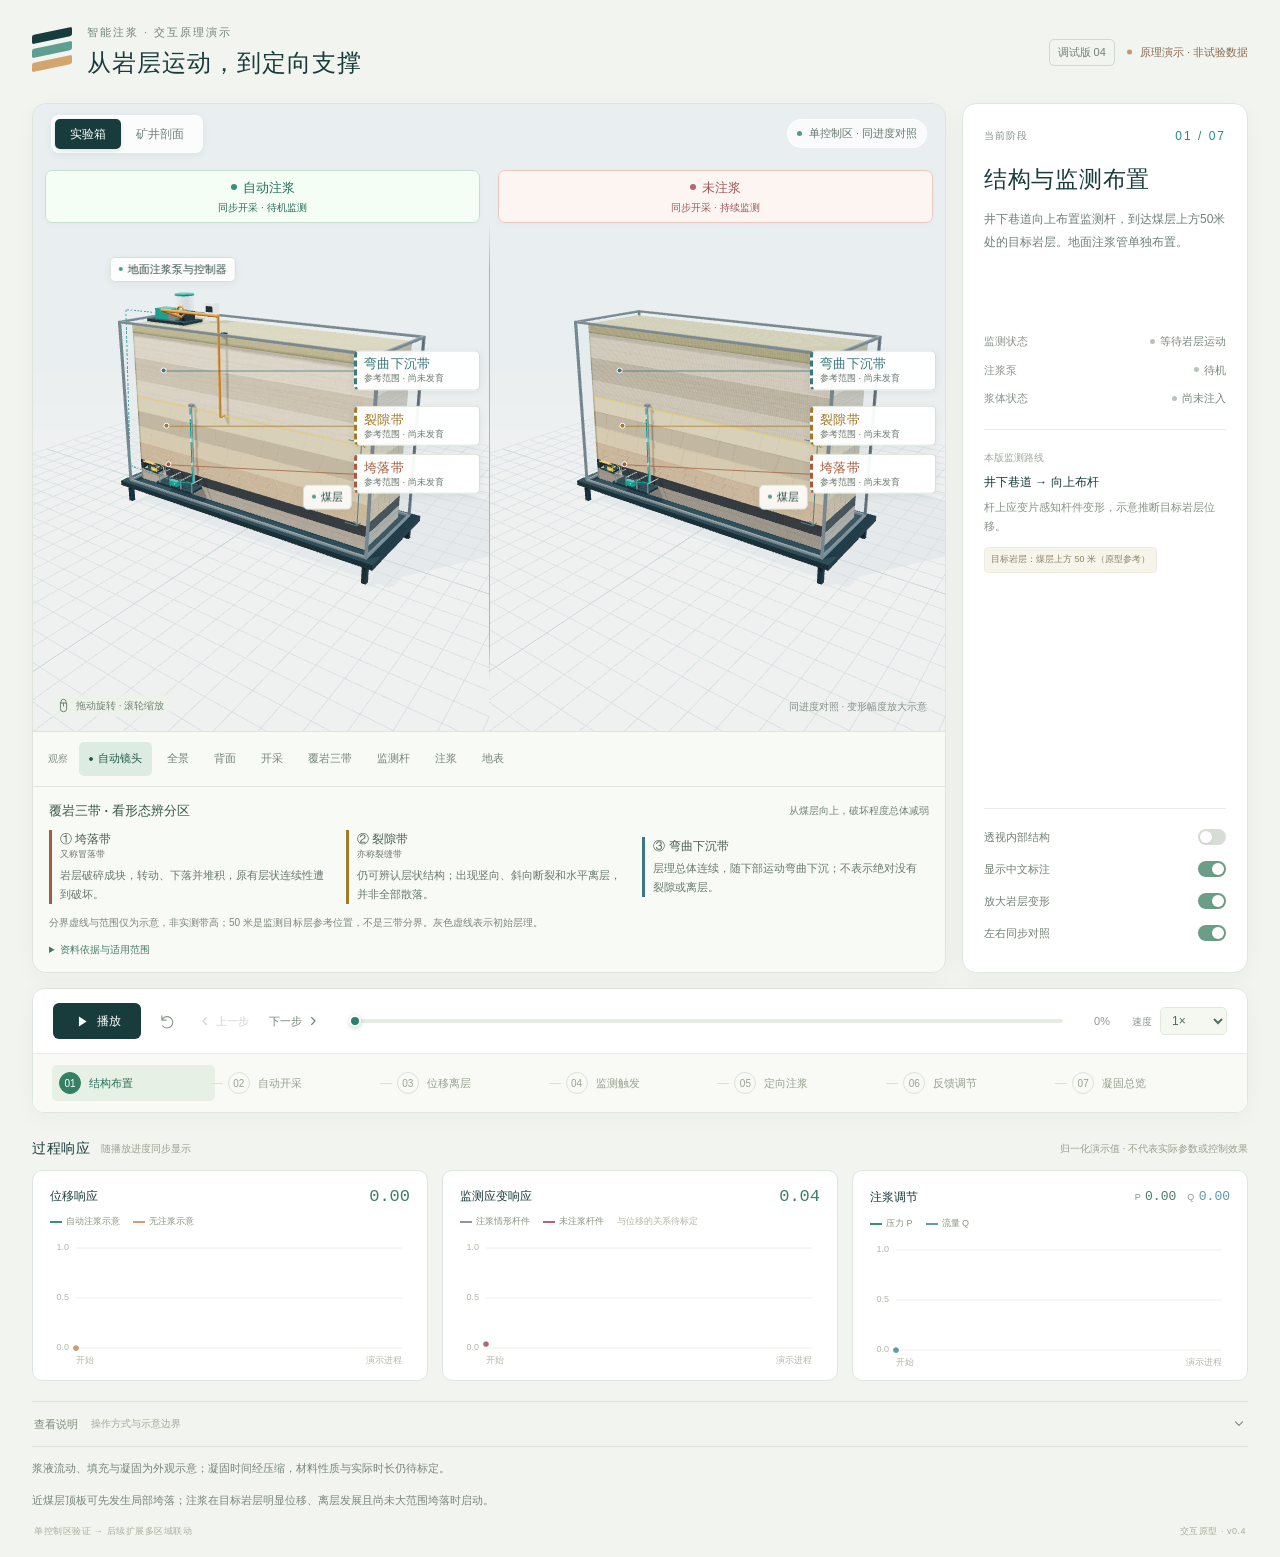
==== demo/index.html @ 3fcc7c3f "初始提交：智能注浆开采模型展示网站（含 3D 演示）" ====
<!DOCTYPE html>
<html lang="zh-CN">
<head>
  <meta charset="UTF-8">
  <meta name="viewport" content="width=device-width, initial-scale=1.0">
  <meta name="theme-color" content="#edf2ee">
  <title>智能注浆 · 覆岩三带与沉降对照 3D 演示 v0.4</title>
  <link rel="stylesheet" href="styles.css?v=04c">
</head>
<body>
  <div class="app-shell">
    <header class="page-header">
      <div class="brand-block">
        <div class="brand-mark" aria-hidden="true"><span></span><span></span><span></span></div>
        <div><p class="eyebrow">智能注浆 · 交互原理演示</p><h1>从岩层运动，到定向支撑</h1></div>
      </div>
      <div class="header-notes"><span class="version-badge">调试版 04</span><span class="data-notice">原理演示 · 非试验数据</span></div>
    </header>

    <main>
      <section class="experience-grid" aria-label="三维交互演示">
        <div class="scene-panel">
          <div class="scene-toolbar">
            <div class="segmented" aria-label="场景切换">
              <button class="mode-button active" type="button" data-mode="lab" aria-pressed="true">实验箱</button>
              <button class="mode-button" type="button" data-mode="mine" aria-pressed="false">矿井剖面</button>
            </div>
            <span class="scene-tag"><span class="status-dot"></span>单控制区 · 同进度对照</span>
          </div>
          <div id="scene-viewport" class="scene-viewport is-comparison">
            <canvas id="scene-canvas" aria-label="自动注浆与未注浆同步对比：覆岩三带、金属杆变形及地表下沉的三维场景"></canvas>
            <div id="comparison-headings" class="comparison-headings">
              <div class="case-heading case-heading--treated"><strong><i></i>自动注浆</strong><span id="treated-summary">同步开采 · 待机监测</span></div>
              <div class="case-heading case-heading--untreated"><strong><i></i>未注浆</strong><span id="untreated-summary">同步开采 · 持续监测</span></div>
            </div>
            <div class="comparison-divider" aria-hidden="true"></div>
            <div id="scene-labels" class="scene-labels" aria-hidden="true"></div>
            <div id="scene-loading" class="scene-loading"><span class="loading-ring"></span><span>正在构建三维场景…</span></div>
            <div class="view-hint"><svg viewBox="0 0 24 24" aria-hidden="true"><path d="M8 8V6a4 4 0 0 1 8 0v2M7 8h10v9a5 5 0 0 1-10 0V8Z"/><path d="M12 8v5"/></svg>拖动旋转 · 滚轮缩放</div>
            <div class="scene-caption">同进度对照 · 变形幅度放大示意</div>
          </div>
          <nav class="camera-bar" aria-label="观察镜头">
            <span class="camera-label">观察</span>
            <button type="button" class="camera-button active" id="auto-camera" aria-pressed="true"><span class="auto-camera-dot"></span>自动镜头</button>
            <button type="button" class="camera-button" data-camera="overview" aria-pressed="false">全景</button>
            <button type="button" class="camera-button" data-camera="back" aria-pressed="false">背面</button>
            <button type="button" class="camera-button" data-camera="mining" aria-pressed="false">开采</button>
            <button type="button" class="camera-button" data-camera="zones" aria-pressed="false">覆岩三带</button>
            <button type="button" class="camera-button" data-camera="sensor" aria-pressed="false">监测杆</button>
            <button type="button" class="camera-button" data-camera="grout" aria-pressed="false">注浆</button>
            <button type="button" class="camera-button" data-camera="surface" aria-pressed="false">地表</button>
          </nav>
          <div class="zones-guide" aria-label="覆岩三带解读">
            <div class="zones-guide-heading"><strong>覆岩三带 · 看形态辨分区</strong><span>从煤层向上，破坏程度总体减弱</span></div>
            <div class="zone-explainer zone-explainer--caving"><b>① 垮落带 <small>又称冒落带</small></b><p>岩层破碎成块，转动、下落并堆积，原有层状连续性遭到破坏。</p></div>
            <div class="zone-explainer zone-explainer--fractured"><b>② 裂隙带 <small>亦称裂缝带</small></b><p>仍可辨认层状结构；出现竖向、斜向断裂和水平离层，并非全部散落。</p></div>
            <div class="zone-explainer zone-explainer--bending"><b>③ 弯曲下沉带</b><p>层理总体连续，随下部运动弯曲下沉；不表示绝对没有裂隙或离层。</p></div>
            <p class="zone-scope">分界虚线与范围仅为示意，非实测带高；50 米是监测目标层参考位置，不是三带分界。灰色虚线表示初始层理。</p>
            <details class="zone-sources"><summary>资料依据与适用范围</summary><p>按传统“上三带”概念表达，三带不是三种岩性，也不是三个注浆区。实际形态和带高受采厚、岩性、结构与开采条件影响，需另行标定。</p><p><a href="https://std.samr.gov.cn/gb/search/gbDetailed?id=71F772D759DED3A7E05397BE0A0AB82A" target="_blank" rel="noopener">GB/T 15663.7—2008：官方现行标准信息</a>（本次核验标准状态，未取得可核对的全文条款）；形态参考：<a href="https://mtkxjs.com.cn/fileMTKXJS/journal/article/mtkxjs/html/2020/11/440482.html" target="_blank" rel="noopener">《煤层采动覆岩破坏规律与控制技术研究进展》</a>、<a href="https://www.mtxb.com.cn/fileMTXB/journal/article/mtxb/html/2019/2/20190330%E7%85%A4%E7%82%AD%E5%AD%A6%E6%8A%A5201902023.html" target="_blank" rel="noopener">《煤矿地下水库储水空间构成分析及计算方法》</a>。本动画不是矿井设计或标准符合性验证。</p></details>
          </div>
        </div>

        <aside class="process-panel" aria-label="当前过程说明">
          <div class="process-topline"><span>当前阶段</span><span id="stage-number">01 / 07</span></div>
          <h2 id="stage-title">结构与布置</h2>
          <p id="stage-text">从井下巷道向上布置监测金属杆，观察煤层上方目标岩层的运动。地面注浆系统通过独立管路连接候选离层空间。</p>
          <div class="system-state">
            <div class="system-state-row"><span>监测状态</span><strong id="monitor-state"><i></i>等待岩层运动</strong></div>
            <div class="system-state-row"><span>注浆泵</span><strong id="pump-state"><i></i>待机</strong></div>
            <div class="system-state-row"><span>浆体状态</span><strong id="grout-state"><i></i>尚未注入</strong></div>
          </div>
          <div class="key-relationship">
            <span class="small-label">本版监测路线</span>
            <strong>井下巷道 → 向上布杆</strong>
            <p>杆上应变片感知杆件变形，示意推断目标岩层位移。</p>
            <span class="reference-tag">目标岩层：煤层上方 50 米（原型参考）</span>
          </div>
          <div class="display-options" aria-label="显示选项">
            <label class="option-row"><span>透视内部结构</span><input type="checkbox" data-option="interior"><span class="switch" aria-hidden="true"></span></label>
            <label class="option-row"><span>显示中文标注</span><input type="checkbox" data-option="labels" checked><span class="switch" aria-hidden="true"></span></label>
            <label class="option-row"><span>放大岩层变形</span><input type="checkbox" data-option="exaggeration" checked><span class="switch" aria-hidden="true"></span></label>
            <label class="option-row"><span>左右同步对照</span><input type="checkbox" data-option="comparison" checked><span class="switch" aria-hidden="true"></span></label>
          </div>
        </aside>
      </section>

      <section class="playback-panel" aria-label="播放与阶段控制">
        <div class="player-row">
          <button type="button" id="play-button" class="primary-button" aria-label="播放动画"><svg id="play-icon" viewBox="0 0 20 20" aria-hidden="true"><path d="m7 4 9 6-9 6Z"/></svg><span id="play-label">播放</span></button>
          <button type="button" id="reset-button" class="icon-button" title="重置演示" aria-label="重置演示"><svg viewBox="0 0 24 24" aria-hidden="true"><path d="M4 10a8 8 0 1 1 1 8M4 4v6h6"/></svg></button>
          <button type="button" id="previous-button" class="step-button" aria-label="上一个阶段"><svg viewBox="0 0 20 20" aria-hidden="true"><path d="m12 5-5 5 5 5"/></svg><span>上一步</span></button>
          <button type="button" id="next-button" class="step-button" aria-label="下一个阶段"><span>下一步</span><svg viewBox="0 0 20 20" aria-hidden="true"><path d="m8 5 5 5-5 5"/></svg></button>
          <div class="progress-wrap"><label for="progress-slider" class="sr-only">演示进度</label><input type="range" id="progress-slider" min="0" max="1000" value="0" step="1"><output id="progress-label" for="progress-slider">0%</output></div>
          <label class="speed-control" for="speed-select"><span>速度</span><select id="speed-select"><option value="0.25">0.25×</option><option value="0.5">0.5×</option><option value="1" selected>1×</option><option value="1.5">1.5×</option><option value="2">2×</option></select></label>
        </div>
        <nav class="stage-track" aria-label="跳转演示阶段">
          <button type="button" data-stage="0" class="stage-step active" aria-current="step"><span>01</span><strong>结构布置</strong></button>
          <button type="button" data-stage="1" class="stage-step"><span>02</span><strong>自动开采</strong></button>
          <button type="button" data-stage="2" class="stage-step"><span>03</span><strong>位移离层</strong></button>
          <button type="button" data-stage="3" class="stage-step"><span>04</span><strong>监测触发</strong></button>
          <button type="button" data-stage="4" class="stage-step"><span>05</span><strong>定向注浆</strong></button>
          <button type="button" data-stage="5" class="stage-step"><span>06</span><strong>反馈调节</strong></button>
          <button type="button" data-stage="6" class="stage-step"><span>07</span><strong>凝固总览</strong></button>
        </nav>
      </section>

      <section class="response-section" aria-label="归一化演示曲线">
        <div class="section-heading"><div><h2>过程响应</h2><span>随播放进度同步显示</span></div><span class="chart-notice">归一化演示值 · 不代表实际参数或控制效果</span></div>
        <div class="charts-grid">
          <article class="chart-card"><div class="chart-heading"><h3>位移响应</h3><span class="metric-value" id="metric-settlement">0.00</span></div><div class="chart-legend"><span><i class="legend-line teal"></i>自动注浆示意</span><span id="comparison-legend"><i class="legend-line orange dashed"></i>无注浆示意</span></div><canvas id="chart-settlement" class="chart-canvas" aria-label="自动注浆与无注浆的归一化位移响应示意曲线"></canvas></article>
          <article class="chart-card"><div class="chart-heading"><h3>监测应变响应</h3><span class="metric-value" id="metric-strain">0.00</span></div><div class="chart-legend"><span><i class="legend-line purple"></i>注浆情形杆件</span><span id="strain-comparison-legend"><i class="legend-line red dashed"></i>未注浆杆件</span><span class="muted">与位移的关系待标定</span></div><canvas id="chart-strain" class="chart-canvas" aria-label="注浆与未注浆两种情形下监测杆归一化应变响应示意曲线"></canvas></article>
          <article class="chart-card"><div class="chart-heading"><h3>注浆调节</h3><span class="metric-pair"><span>P <b id="metric-pressure">0.00</b></span><span>Q <b id="metric-flow">0.00</b></span></span></div><div class="chart-legend"><span><i class="legend-line teal"></i>压力 P</span><span><i class="legend-line blue"></i>流量 Q</span></div><canvas id="chart-pump" class="chart-canvas" aria-label="归一化注浆压力和流量调节示意曲线"></canvas></article>
        </div>
      </section>

      <details class="notes-panel">
        <summary><span>查看说明</span><span class="summary-subtitle">操作方式与示意边界</span><svg viewBox="0 0 20 20" aria-hidden="true"><path d="m5 7 5 5 5-5"/></svg></summary>
        <div class="notes-content"><div><h3>如何观察</h3><p>左右以同一进度开采；拖动任一侧同步旋转，滚轮缩放。上下拖动方向已反转。点击“覆岩三带”“监测杆”或“地表”查看差异；关闭对照可放大观察注浆情形。</p></div><div><h3>模型与检测</h3><p>50 米为原型参考高度，画面不是按工程比例绘制。监测杆从井下巷道向上布置，弯曲形变适度放大；杆—岩层耦合、应变与位移换算仍需试验标定。三带展示发展过程，分界不代表真实矿井高度。</p></div><div><h3>地表对比与注浆</h3><p>注浆保留已有下沉，抑制后续发展；未注浆后期展示局部塌陷这一候选情形。目标层下方离层仍为候选注浆位置。两侧差异用于说明控制思路，实际幅度、塌陷条件与控制阈值需数据验证。</p></div></div>
      </details>
      <p class="flow-note">浆液流动、填充与凝固为外观示意；凝固时间经压缩，材料性质与实际时长仍待标定。</p>
      <p class="flow-note">近煤层顶板可先发生局部垮落；注浆在目标岩层明显位移、离层发展且尚未大范围垮落时启动。</p>
      <footer class="page-footer"><span>单控制区验证 → 后续扩展多区域联动</span><span>交互原型 · v0.4</span></footer>
    </main>
  </div>
  <script src="vendor/three.min.js"></script>
  <script src="mining-volume.js?v=04c"></script>
  <script src="grout-volume.js?v=04c"></script>
  <script src="overburden-three-zones.js?v=04c"></script>
  <script src="scene.js?v=04c"></script>
  <script src="ui.js?v=04c"></script>
</body>
</html>
---- demo/styles.css ----
:root{--paper:#f2f4f0;--panel:#ffffff;--ink:#183b3b;--muted:#758482;--line:#dfe6e0;--teal:#208d80;--teal-dark:#13665f;--teal-soft:#e5f2ed;--orange:#da8652;--shadow:0 5px 24px rgba(29,60,52,.035);font-family:"Microsoft YaHei","PingFang SC","Noto Sans SC",sans-serif;color:var(--ink);font-synthesis:none}
*{box-sizing:border-box}body{margin:0;background:var(--paper);font-size:14px;line-height:1.5}button,input,select{font:inherit}button{cursor:pointer}button:focus-visible,input:focus-visible,select:focus-visible,summary:focus-visible{outline:3px solid #e4a46b;outline-offset:3px}button{border:0}svg{display:block;width:20px;height:20px;stroke:currentColor;stroke-width:1.6;fill:none;stroke-linecap:round;stroke-linejoin:round}button:disabled{opacity:.35;cursor:default}h1,h2,h3,p{margin:0}.app-shell{width:min(1720px,100%);margin:0 auto;padding:24px 32px 16px}.page-header{display:flex;justify-content:space-between;align-items:center;gap:20px;margin-bottom:22px}.brand-block{display:flex;align-items:center;gap:15px}.brand-mark{width:40px;height:43px;display:flex;flex-direction:column;gap:5px;transform:skewY(-12deg)}.brand-mark span{height:9px;border-radius:2px;background:var(--ink)}.brand-mark span:nth-child(2){background:#5e9f92}.brand-mark span:nth-child(3){background:#d2a46e}.eyebrow{font-size:11px;letter-spacing:2px;color:#71837b;margin-bottom:4px}h1{font-size:24px;letter-spacing:1px;font-weight:650}.header-notes{display:flex;gap:12px;align-items:center;font-size:11px}.version-badge{border:1px solid #cfdad1;border-radius:5px;padding:4px 8px;color:#74817a}.data-notice{color:#8a6b50;padding-left:13px;position:relative}.data-notice:before{content:"";position:absolute;left:0;top:50%;width:5px;height:5px;border-radius:50%;background:#cf946a;transform:translateY(-50%)}
.experience-grid{display:grid;grid-template-columns:minmax(0,1fr) 286px;gap:16px}.scene-panel{background:#e8eee7;border:1px solid #dce4dc;border-radius:14px;overflow:hidden;box-shadow:var(--shadow);display:flex;flex-direction:column;position:relative;min-width:0}.scene-toolbar{height:60px;padding:13px 18px;display:flex;justify-content:space-between;align-items:center;position:absolute;top:0;left:0;right:0;z-index:5;pointer-events:none}.scene-toolbar>*{pointer-events:auto}.segmented{display:flex;padding:3px;border-radius:8px;background:rgba(255,255,255,.8);box-shadow:0 2px 8px #204c3510;border:1px solid #fff8;backdrop-filter:blur(8px)}.mode-button{font-size:12px;padding:6px 15px;border-radius:5px;background:transparent;color:#71817a;transition:background .15s,color .15s}.mode-button.active{color:white;background:var(--ink);box-shadow:0 2px 4px #203b3b20}.scene-tag{display:flex;align-items:center;gap:7px;font-size:11px;color:#64786d;background:#ffffffb8;padding:5px 9px;border:1px solid #ffffffa0;border-radius:20px}.status-dot{width:5px;height:5px;background:#519b83;border-radius:50%}.scene-viewport{position:relative;min-height:480px;height:clamp(480px,49vw,670px);flex:1;overflow:hidden}#scene-canvas{width:100%;height:100%;display:block;outline:0;touch-action:none;cursor:grab}#scene-canvas:active{cursor:grabbing}.scene-labels{position:absolute;inset:0;pointer-events:none;overflow:hidden}.scene-label{position:absolute;white-space:nowrap;font-size:11px;font-weight:500;background:#ffffffdf;border:1px solid #d5e1d5;border-radius:5px;padding:4px 8px;box-shadow:0 2px 10px #173b2c0e;color:#29483d;pointer-events:none;backdrop-filter:blur(5px)}.scene-label:before{content:"";display:inline-block;width:4px;height:4px;border-radius:50%;background:#4a9a83;margin-right:5px;vertical-align:2px}.scene-label.orange:before,.scene-label.warning:before{background:var(--orange)}.scene-loading{position:absolute;inset:0;display:flex;gap:12px;align-items:center;justify-content:center;color:#58776b;background:#edf2ec;z-index:8;font-size:13px}.scene-loading[hidden]{display:none}.loading-ring{width:20px;height:20px;border:2px solid #bfd2c6;border-top-color:#247f70;border-radius:50%;animation:spin .85s linear infinite}@keyframes spin{to{transform:rotate(360deg)}}.view-hint{position:absolute;left:17px;bottom:14px;display:flex;align-items:center;gap:5px;font-size:10px;color:#6d8273;background:#edf3e9b3;padding:4px 6px;border-radius:5px;pointer-events:none}.view-hint svg{width:15px;height:15px}.scene-caption{position:absolute;right:18px;bottom:17px;font-size:10px;color:#829085;pointer-events:none}.camera-bar{display:flex;gap:5px;align-items:center;padding:10px 15px;background:#f8faf5;border-top:1px solid #dce6db;min-height:51px;flex-wrap:wrap}.camera-label{font-size:10px;color:#8a968e;margin-right:6px}.camera-button{font-size:11px;color:#74837b;padding:6px 10px;background:transparent;border-radius:5px;white-space:nowrap;transition:background .15s,color .15s;display:flex;align-items:center;gap:5px}.camera-button:hover{background:#e7eee6}.camera-button.active{background:#dcece3;color:#235c49;font-weight:600}.auto-camera-dot{width:4px;height:4px;border:1px solid currentColor;border-radius:50%}.camera-button.active .auto-camera-dot{background:currentColor}
.process-panel{border:1px solid var(--line);border-radius:14px;background:var(--panel);padding:23px 21px;box-shadow:var(--shadow);display:flex;flex-direction:column}.process-topline{display:flex;justify-content:space-between;align-items:center;font-size:10px;color:#839189;letter-spacing:1px;margin-bottom:17px}#stage-number{color:var(--teal);font-variant-numeric:tabular-nums;font-size:12px;letter-spacing:2px}.process-panel h2{font-size:23px;font-weight:600;letter-spacing:.7px;margin-bottom:12px}#stage-text{font-size:12px;line-height:1.9;color:#708079;min-height:92px}.system-state{padding:15px 0 16px;border-bottom:1px solid #e7ece7;margin-top:12px}.system-state-row{display:flex;justify-content:space-between;align-items:center;font-size:11px;color:#8a948c;padding:6px 0;gap:5px}.system-state-row strong{display:flex;align-items:center;gap:5px;font-size:11px;font-weight:500;color:#77877b}.system-state-row strong i{width:5px;height:5px;background:#b7c4b8;border-radius:50%;flex-shrink:0}.system-state-row strong.active{color:var(--teal-dark)}.system-state-row strong.active i{background:#319d85;box-shadow:0 0 0 3px #e8f4ec}.system-state-row strong.alert{color:#bd7548}.system-state-row strong.alert i{background:#df9560;box-shadow:0 0 0 3px #fcf0e7}.key-relationship{padding:20px 0}.small-label{display:block;color:#a0a99f;font-size:10px;margin-bottom:8px}.key-relationship strong{display:block;font-size:12px;font-weight:500;margin-bottom:7px}.key-relationship p{font-size:11px;line-height:1.8;color:#879186}.reference-tag{display:inline-block;color:#8c836b;background:#f6f4eb;border:1px solid #efebdf;border-radius:4px;padding:5px 6px;font-size:9px;margin-top:10px;white-space:nowrap}.display-options{margin-top:auto;border-top:1px solid #e7ece7;padding-top:12px}.option-row{display:flex;align-items:center;justify-content:space-between;position:relative;font-size:11px;color:#718076;cursor:pointer;padding:7px 0;gap:10px;user-select:none}.option-row input{position:absolute;width:30px;height:18px;right:0;opacity:0;cursor:pointer;margin:0}.switch{width:28px;height:16px;background:#d5ddd5;border-radius:12px;position:relative;transition:background .18s;pointer-events:none}.switch:before{content:"";width:12px;height:12px;position:absolute;top:2px;left:2px;border-radius:50%;background:#fff;box-shadow:0 1px 3px #0001;transition:transform .18s}.option-row input:checked+.switch{background:#6a9e87}.option-row input:checked+.switch:before{transform:translateX(12px)}.option-row input:focus-visible+.switch{outline:2px solid #da9557;outline-offset:3px}
.playback-panel{border:1px solid var(--line);border-radius:12px;margin-top:15px;overflow:hidden;box-shadow:var(--shadow);background:#fff}.player-row{display:flex;align-items:center;gap:10px;padding:14px 20px}.primary-button{display:flex;align-items:center;justify-content:center;gap:7px;background:var(--ink);color:white;border-radius:6px;padding:9px 15px;font-size:12px;min-width:88px;transition:background .15s}.primary-button:hover{background:#286258}.primary-button svg{width:17px;height:17px;fill:currentColor;stroke-width:0}.icon-button{width:32px;height:34px;display:flex;align-items:center;justify-content:center;background:transparent;color:#8b978d;border-radius:5px}.icon-button:hover,.step-button:hover{background:#f0f5ee;color:var(--ink)}.icon-button svg{width:17px;height:17px}.step-button{display:flex;align-items:center;gap:4px;white-space:nowrap;font-size:11px;color:#718377;background:transparent;padding:7px 5px;border-radius:5px}.step-button svg{width:14px;height:14px}.progress-wrap{display:flex;align-items:center;flex:1;gap:13px;margin:0 12px;min-width:70px}input[type=range]{--range-progress:0%;height:4px;appearance:none;-webkit-appearance:none;background:linear-gradient(to right,#41917d 0%,#41917d var(--range-progress),#e4ebe2 var(--range-progress),#e4ebe2 100%);border-radius:10px;width:100%;cursor:pointer;outline-offset:7px}input[type=range]::-webkit-slider-thumb{-webkit-appearance:none;width:12px;height:12px;border:2px solid white;border-radius:50%;background:#2c8271;box-shadow:0 1px 4px #22514144}input[type=range]::-moz-range-thumb{width:9px;height:9px;border:2px solid white;border-radius:50%;background:#2c8271;box-shadow:0 1px 4px #22514144}#progress-label{font-size:11px;color:#8c998d;min-width:32px;text-align:right;font-variant-numeric:tabular-nums}.speed-control{display:flex;align-items:center;gap:8px;font-size:10px;color:#8b978d;white-space:nowrap}.speed-control select{color:#546e5f;background:#f5f8f1;border:1px solid #e0e9dc;border-radius:5px;font-size:12px;padding:5px 7px;min-width:65px}.stage-track{display:grid;grid-template-columns:repeat(7,1fr);background:#f9faf6;border-top:1px solid #ebeee7;padding:11px 19px;gap:6px}.stage-step{display:flex;align-items:center;gap:8px;padding:7px 7px;background:transparent;text-align:left;border-radius:5px;color:#98a091;position:relative}.stage-step:not(:last-child):after{content:"";width:12px;height:1px;background:#dbe2d5;position:absolute;right:-8px;top:50%}.stage-step span{font-size:10px;border:1px solid #dce3d7;color:#98a28f;width:22px;height:22px;border-radius:50%;display:flex;align-items:center;justify-content:center;flex-shrink:0}.stage-step strong{font-size:11px;font-weight:400;white-space:nowrap}.stage-step:hover{background:#edf2e8}.stage-step.complete{color:#718e76}.stage-step.complete span{border-color:#b5cbb8;color:#77967a}.stage-step.active{color:#236d58;background:#e7f0e4}.stage-step.active strong{font-weight:600}.stage-step.active span{background:#367f65;border-color:#367f65;color:#fff}
.response-section{margin-top:25px}.section-heading{display:flex;justify-content:space-between;align-items:center;margin-bottom:11px;gap:12px}.section-heading>div{display:flex;align-items:center;gap:11px}.section-heading h2{font-size:14px;font-weight:600;letter-spacing:.5px}.section-heading>div>span{color:#98a18f;font-size:10px}.chart-notice{font-size:10px;color:#99a18e}.charts-grid{display:grid;grid-template-columns:repeat(3,minmax(0,1fr));gap:14px}.chart-card{background:#fff;border:1px solid var(--line);border-radius:10px;padding:16px 17px 10px;min-width:0}.chart-heading{display:flex;justify-content:space-between;align-items:center;margin-bottom:8px}.chart-heading h3{font-size:12px;font-weight:500}.metric-value{font-family:ui-monospace,"SFMono-Regular",Consolas,monospace;color:#3e7e67;font-size:17px;line-height:1;font-weight:500}.metric-pair{display:flex;gap:11px;color:#8c998a;font-size:9px}.metric-pair b{color:#487d69;font-family:ui-monospace,Consolas,monospace;font-weight:500;font-size:13px;margin-left:2px}.metric-pair>span:last-child b{color:#6097ac}.chart-legend{display:flex;gap:13px;align-items:center;font-size:9px;color:#89937f;min-height:18px;flex-wrap:wrap}.chart-legend>span{display:flex;align-items:center;gap:4px}.legend-line{width:12px;height:0;border-top:2px solid var(--teal);display:inline-block}.legend-line.teal{border-color:#36917a}.legend-line.orange{border-color:#d69c6c}.legend-line.purple{border-color:#9d8db4}.legend-line.blue{border-color:#6399b2}.legend-line.dashed{border-top-style:dashed}.muted{color:#b0b6a7!important;font-size:9px}.chart-canvas{display:block;width:100%;height:130px;margin-top:7px}.notes-panel{margin-top:20px;border-top:1px solid #dce3d6;border-bottom:1px solid #dce3d6;color:#7d8c77}.notes-panel summary{display:flex;align-items:center;gap:13px;padding:14px 2px;list-style:none;cursor:pointer;font-size:11px}.notes-panel summary::-webkit-details-marker{display:none}.summary-subtitle{font-size:10px;color:#a2ab98}.notes-panel summary svg{width:14px;height:14px;margin-left:auto;transition:transform .15s}.notes-panel[open] summary svg{transform:rotate(180deg)}.notes-content{display:grid;grid-template-columns:repeat(3,1fr);gap:27px;padding:5px 2px 19px}.notes-content h3{font-size:11px;font-weight:500;margin-bottom:6px;color:#62765b}.notes-content p{font-size:10px;line-height:1.9;color:#8c9981}.page-footer{display:flex;justify-content:space-between;padding:14px 2px 3px;color:#a6af9b;font-size:9px;letter-spacing:.5px}.sr-only{position:absolute;width:1px;height:1px;padding:0;overflow:hidden;clip:rect(0,0,0,0);white-space:nowrap;border:0}
@media(min-width:1500px){.scene-viewport{height:620px}.process-panel{padding:27px 26px}.experience-grid{grid-template-columns:minmax(0,1fr) 310px}#stage-text{font-size:13px;min-height:116px}.system-state{margin-top:22px}.key-relationship{padding-top:24px}.stage-step{justify-content:center}.stage-step:not(:last-child):after{width:25px;right:-17px}}
@media(max-width:1100px){.app-shell{padding:22px 22px 14px}.experience-grid{grid-template-columns:minmax(0,1fr) 250px;gap:12px}.process-panel{padding:20px 17px}.process-panel h2{font-size:21px}.scene-viewport{min-height:480px;height:530px}.camera-bar{gap:1px;padding:9px 10px}.camera-button{padding:6px 8px}.reference-tag{font-size:8px}.player-row{padding:13px 15px;gap:6px}.stage-track{padding:10px 10px;gap:3px}.stage-step{gap:5px;padding:5px 3px}.stage-step strong{font-size:10px}.stage-step:not(:last-child):after{width:4px;right:-3px}.chart-card{padding:14px 13px 8px}.chart-legend{gap:7px}.chart-legend .muted{display:none}}
@media(max-width:820px){.app-shell{padding:18px 18px 10px}.page-header{align-items:flex-start;margin-bottom:17px}.header-notes{flex-direction:column;align-items:flex-end;gap:5px}.brand-block{gap:11px}.brand-mark{width:31px;height:34px;gap:4px}.brand-mark span{height:7px}h1{font-size:20px}.eyebrow{font-size:10px;letter-spacing:1px}.experience-grid{grid-template-columns:1fr}.scene-viewport{height:540px;min-height:420px}.process-panel{display:grid;grid-template-columns:minmax(0,1.4fr) minmax(0,1fr);column-gap:24px;padding:19px 21px}.process-topline{grid-column:1;grid-row:1;margin-bottom:10px;max-width:260px}.process-panel h2{grid-column:1;grid-row:2;margin-bottom:8px}#stage-text{grid-column:1;grid-row:3 / span 2;min-height:0;font-size:11px;max-width:400px}.system-state{grid-column:2;grid-row:1 / span 2;margin:0;padding:0 0 8px}.key-relationship{display:none}.display-options{grid-column:2;grid-row:3 / span 2;margin:0;padding:7px 0 0;border:0}.option-row{padding:5px 0}.player-row{flex-wrap:wrap;gap:8px}.progress-wrap{order:1;flex-basis:100%;margin:5px 2px 0}.speed-control{margin-left:auto}.stage-step{flex-direction:column;gap:4px;text-align:center}.stage-step:not(:last-child):after{top:17px;width:15px;right:-10px}.stage-track{padding:10px 10px}.charts-grid{gap:10px}.chart-card{padding:12px 10px 7px}.chart-heading h3{font-size:11px}.metric-value{font-size:15px}.chart-legend{font-size:8px;gap:5px}.chart-canvas{height:120px}.section-heading>div>span{display:none}.notes-content{gap:17px}.data-notice{font-size:9px}}
@media(max-width:540px){.app-shell{padding:16px 10px 8px}.page-header{gap:5px}.brand-block{gap:9px}.brand-mark{width:24px;height:29px;gap:4px}.brand-mark span{height:6px}h1{font-size:17px;letter-spacing:0}.eyebrow{font-size:8px}.version-badge{font-size:8px;padding:3px 5px}.data-notice{font-size:8px;padding-left:8px}.data-notice:before{width:3px;height:3px}.header-notes{gap:3px}.scene-viewport{height:460px;min-height:350px}.scene-toolbar{padding:12px;height:54px}.mode-button{padding:5px 12px;font-size:11px}.scene-tag{font-size:9px;padding:4px 7px}.scene-panel{border-radius:11px}.camera-bar{padding:8px 9px;gap:1px;justify-content:center}.camera-label{display:none}.camera-button{font-size:10px;padding:5px 8px}.scene-caption{font-size:8px;bottom:13px;right:10px}.view-hint{font-size:8px;left:9px;bottom:10px;gap:2px}.view-hint svg{width:12px;height:12px}.scene-label{font-size:9px;padding:3px 5px}.process-panel{padding:16px 15px;column-gap:15px;grid-template-columns:minmax(0,1.3fr) minmax(0,1fr);border-radius:11px}.process-topline{font-size:9px;letter-spacing:0}.process-panel h2{font-size:18px}#stage-number{font-size:10px;letter-spacing:0}#stage-text{font-size:10px;line-height:1.9}.system-state-row{font-size:9px;padding:5px 0}.system-state-row strong{font-size:9px;gap:4px}.option-row{font-size:9px;padding:6px 0}.switch{width:25px;height:14px}.switch:before{width:10px;height:10px}.option-row input:checked+.switch:before{transform:translateX(11px)}.player-row{padding:12px 12px;gap:5px}.primary-button{padding:8px 10px;min-width:70px;font-size:11px}.icon-button{width:26px}.step-button{font-size:10px;gap:0;padding:6px 3px}.step-button svg{width:12px;height:12px}.speed-control{gap:4px}.speed-control>span{display:none}.speed-control select{font-size:11px;min-width:56px;padding:5px}.progress-wrap{gap:10px}.stage-track{padding:8px 4px;gap:1px}.stage-step{padding:5px 0;gap:5px}.stage-step span{width:20px;height:20px;font-size:9px}.stage-step strong{font-size:8px;letter-spacing:-.3px}.stage-step:not(:last-child):after{width:7px;right:-4px;top:15px}.response-section{margin-top:20px}.section-heading{align-items:flex-end;gap:5px}.section-heading h2{font-size:13px}.chart-notice{font-size:8px;max-width:180px;text-align:right}.charts-grid{grid-template-columns:1fr;gap:10px}.chart-card{padding:14px 15px 8px}.chart-heading h3{font-size:12px}.metric-value{font-size:17px}.chart-legend{font-size:9px;gap:13px}.chart-legend .muted{display:flex}.chart-canvas{height:125px}.notes-content{grid-template-columns:1fr;gap:15px;padding:0 3px 17px}.notes-panel{margin-top:18px}.summary-subtitle{font-size:9px}.page-footer{font-size:8px;letter-spacing:0;padding-top:12px;gap:8px}}
.scene-label--active{border-color:#bcd6c9;background:#f6fff9ee;color:#266e58}.scene-label--active:before{background:#3c9a78}.scene-label--target{border-color:#dbc28a;background:#fff9e9ee;color:#88713f}.scene-label--target:before{background:#b39853}.scene-label--comparison{border-color:#e0bea1;background:#fff6edee;color:#9b7047}.scene-label--comparison:before{background:#d4915c}
@media(prefers-reduced-motion:reduce){*{scroll-behavior:auto!important;transition:none!important}.loading-ring{animation:none}}
.flow-note{color:#78867d;font-size:11px;line-height:1.8;margin-top:12px}
.is-comparison .scene-label{max-width:calc(50% - 14px);white-space:normal;line-height:1.4}
.comparison-headings{position:absolute;top:66px;left:12px;right:12px;display:grid;grid-template-columns:minmax(0,1fr);gap:18px;z-index:4;pointer-events:none}.case-heading{min-width:0;display:flex;flex-direction:column;align-items:center;gap:3px;padding:7px 8px;background:#f6fff6e6;border:1px solid #c6dfd1;border-radius:7px;text-align:center;color:#286e5c;box-shadow:0 2px 9px #1b3b3b06}.case-heading strong{display:flex;align-items:center;justify-content:center;gap:6px;font-size:13px;font-weight:600}.case-heading strong i{width:6px;height:6px;border-radius:50%;background:#36917a}.case-heading>span{font-size:10px;line-height:1.5;overflow-wrap:anywhere}.case-heading--untreated{display:none;background:#fff6f2e8;border-color:#e6c8c0;color:#9c5959}.case-heading--untreated strong i{background:#b96570}.is-comparison .comparison-headings{grid-template-columns:repeat(2,minmax(0,1fr))}.is-comparison .case-heading--untreated{display:flex}.comparison-divider{display:none;position:absolute;top:119px;bottom:47px;left:50%;width:1px;background:linear-gradient(transparent,#a8b6b7 10%,#a8b6b7 90%,transparent);z-index:2;pointer-events:none}.is-comparison .comparison-divider{display:block}.zones-guide{display:flex;align-items:center;flex-wrap:wrap;gap:7px 16px;padding:10px 16px;background:#f8faf6;border-top:1px solid #e0e8dd;font-size:11px;color:#66786a}.zones-guide>span{display:inline-flex;align-items:center;gap:5px;white-space:nowrap}.zones-guide .zones-order{font-size:9px;color:#95a18f}.zones-guide small{font-size:9px;color:#929d8d}.zones-guide p{width:100%;font-size:9px;color:#929d8d}.zone-dot{display:inline-block;width:7px;height:7px;border-radius:2px}.zone-dot--caving{background:#98735d}.zone-dot--fracture{background:#c9a266}.zone-dot--bending{background:#7e9a85}.legend-line.red{border-color:#b96570}.camera-button{min-height:34px}.option-row{min-height:32px}.scene-labels{z-index:3}
@media(max-width:820px){.comparison-headings{gap:14px}.case-heading{padding:6px}.case-heading strong{font-size:12px}.case-heading>span{font-size:9px}.zones-guide{gap:6px 12px;padding:10px 13px}.zones-guide small{display:none}.camera-button{min-height:36px}}
@media(max-width:540px){.comparison-headings{top:60px;left:8px;right:8px;gap:14px}.case-heading{padding:6px 4px;gap:3px}.case-heading strong{font-size:11px}.case-heading>span{font-size:8px;min-height:24px;max-width:140px}.comparison-divider{top:121px;bottom:58px}.scene-caption{right:10px;bottom:31px;font-size:8px}.view-hint{bottom:10px}.zones-guide{padding:9px 10px;gap:6px 10px;font-size:10px}.zones-guide .zones-order{width:100%}.zones-guide p{font-size:8px}.scene-tag{font-size:8px}.camera-button{min-height:36px;padding:6px 9px}.option-row{min-height:34px}}
/* v0.4：三带名称、剖面引线及常驻形态说明。 */
.zone-pin,.zone-leader,.zone-anchor{position:absolute;pointer-events:none;--zone-color:#a65c40}.zone-pin--fractured{--zone-color:#a17b2a}.zone-pin--bending{--zone-color:#3d787e}.zone-pin{height:40px;padding:5px 7px;background:#fffffff2;border:1px solid #d7dfd6;border-left:3px solid var(--zone-color);border-radius:5px;box-shadow:0 2px 8px #173b2c14;color:var(--zone-color);white-space:nowrap}.zone-pin strong{display:block;font-size:13px;line-height:16px;letter-spacing:.3px}.zone-pin small{display:block;font-size:9px;line-height:13px;color:#69766e}.zone-leader{height:1px;background:var(--zone-color);transform-origin:0 50%;opacity:.75}.zone-anchor{width:6px;height:6px;border:1px solid #fff;border-radius:50%;background:var(--zone-color)}.zones-guide{display:grid;grid-template-columns:repeat(3,minmax(0,1fr));gap:10px;padding:14px 16px}.zones-guide-heading{grid-column:1/-1;display:flex;justify-content:space-between;align-items:center;gap:8px}.zones-guide-heading strong{font-size:13px;color:#38574b}.zones-guide-heading span{font-size:10px;color:#708176}.zone-explainer{border-left:3px solid #a65c40;padding:0 8px}.zone-explainer--fractured{border-color:#a17b2a}.zone-explainer--bending{border-color:#3d787e}.zone-explainer b{font-size:12px;color:#4b5e52;display:block;margin-bottom:4px}.zone-explainer b small{font-size:9px;font-weight:400;display:block;color:#6d796f}.zones-guide .zone-explainer p{font-size:11px;color:#68786d;line-height:1.75}.zones-guide .zone-scope,.zone-sources{grid-column:1/-1;font-size:10px;color:#7b8679;line-height:1.7}.zone-sources summary{cursor:pointer;color:#497969}.zone-sources p{font-size:11px;color:#66796c;padding-top:5px}.zone-sources a{color:#386d6c;text-underline-offset:3px}.scene-viewport{flex:none}.zone-pin[data-phase='初始范围示意']{border-left-style:dashed}
@media(max-width:820px){.zones-guide{gap:9px;padding:12px}.zones-guide-heading{align-items:flex-start;flex-direction:column;gap:3px}.zone-explainer{padding:0 6px}.zones-guide small{display:block}.zone-pin strong{font-size:12px}.zone-pin small{font-size:8px}}
@media(max-width:540px){.zone-pin{padding:5px 4px}.zone-pin strong{font-size:10px;letter-spacing:0}.zone-pin small{font-size:7px}.zone-explainer b{font-size:11px}.zones-guide .zone-explainer p{font-size:10px}.zones-guide .zone-scope{font-size:9px}}
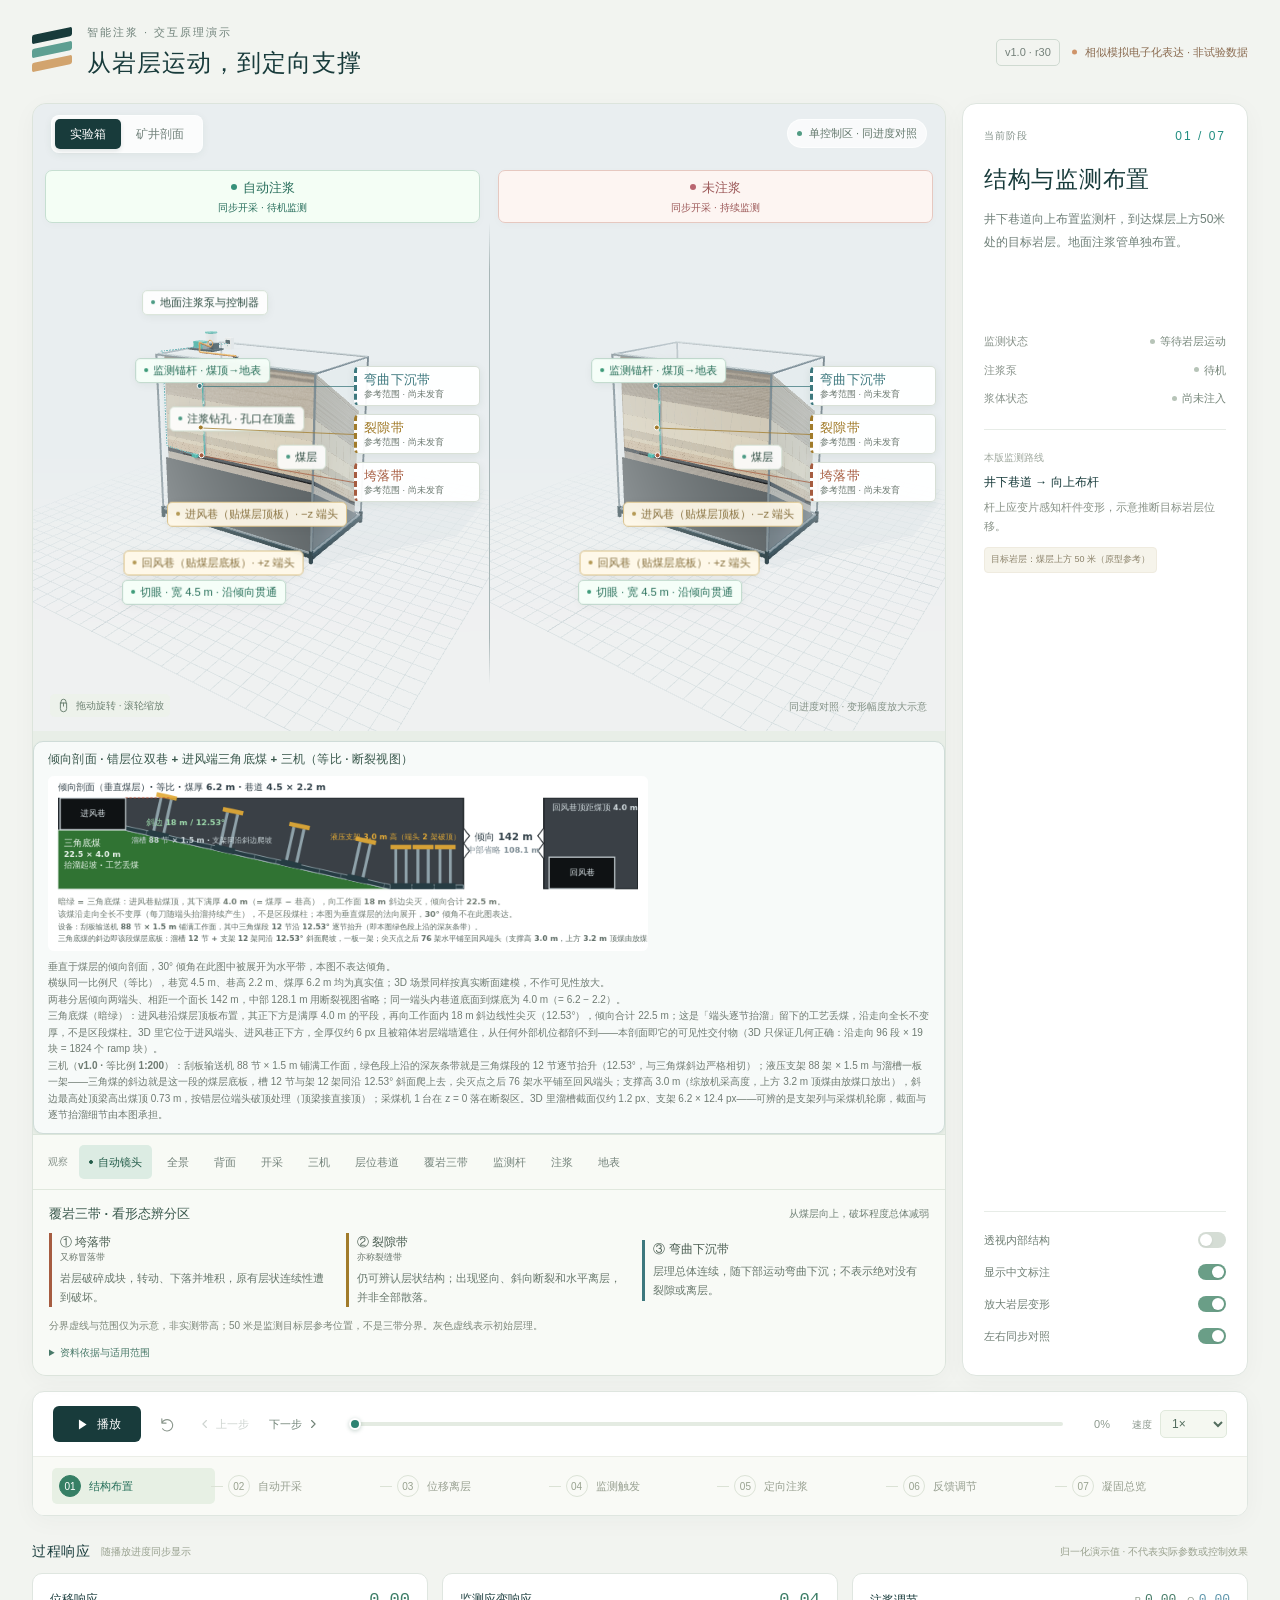
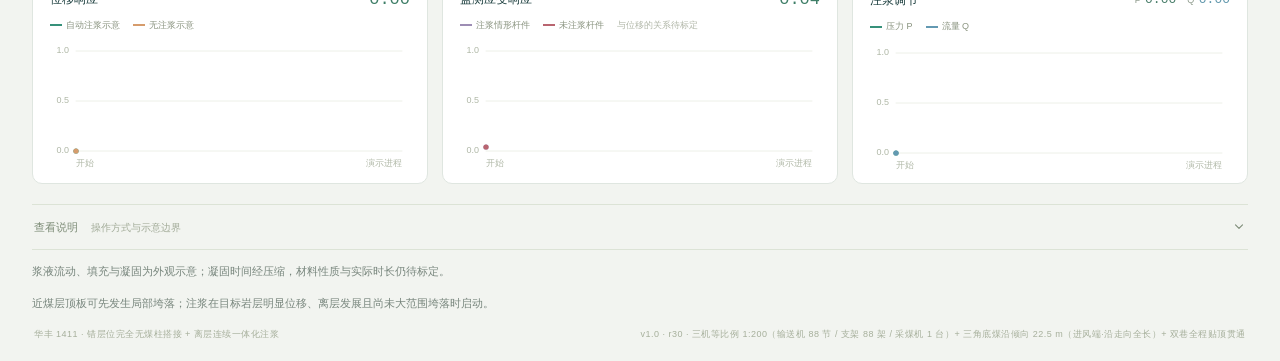
==== commit 9ddd32fd: "演示升级至 v1.1.0（华丰 1411 基准）+ 主页与文档同步 - demo 由 v0.4 同步到 v1.1.0 审计修订版：新增数据层 data/geology.js、几何层 geometry." ====
--- a/demo/index.html
+++ b/demo/index.html
@@ -4,8 +4,8 @@
   <meta charset="UTF-8">
   <meta name="viewport" content="width=device-width, initial-scale=1.0">
   <meta name="theme-color" content="#edf2ee">
-  <title>智能注浆 · 覆岩三带与沉降对照 3D 演示 v0.4</title>
-  <link rel="stylesheet" href="styles.css?v=04c">
+  <title>华丰 1411 错层位离层注浆减沉 · 相似模拟电子化模型 v1.0 · r30</title>
+  <link rel="stylesheet" href="styles.css?v=09a">
 </head>
 <body>
   <div class="app-shell">
@@ -14,7 +14,7 @@
         <div class="brand-mark" aria-hidden="true"><span></span><span></span><span></span></div>
         <div><p class="eyebrow">智能注浆 · 交互原理演示</p><h1>从岩层运动，到定向支撑</h1></div>
       </div>
-      <div class="header-notes"><span class="version-badge">调试版 04</span><span class="data-notice">原理演示 · 非试验数据</span></div>
+      <div class="header-notes"><span class="version-badge">v1.0 · r30</span><span class="data-notice">相似模拟电子化表达 · 非试验数据</span></div>
     </header>
 
     <main>
@@ -39,12 +39,23 @@
             <div class="view-hint"><svg viewBox="0 0 24 24" aria-hidden="true"><path d="M8 8V6a4 4 0 0 1 8 0v2M7 8h10v9a5 5 0 0 1-10 0V8Z"/><path d="M12 8v5"/></svg>拖动旋转 · 滚轮缩放</div>
             <div class="scene-caption">同进度对照 · 变形幅度放大示意</div>
           </div>
+          <!-- v0.6 S1：倾向剖面 —— 巷道真实断面 4.5×2.2 m 在 1:200 下不足 5×2 px，
+               3D 全景不可辨（且巷道是采空区里的负空间），故用 2D 剖面按真实比例呈现；
+               3D 已改为真实断面不放大，本图与 3D 不存在各向异性差。 -->
+          <figure id="lane-inset" class="lane-inset">
+            <figcaption class="lane-inset__title">倾向剖面 · 错层位双巷 + 进风端三角底煤 + 三机（等比 · 断裂视图）</figcaption>
+            <canvas id="lane-section" class="lane-inset__canvas" width="720" height="210"
+                    aria-label="垂直于煤层的倾向剖面：进风巷贴煤层顶板位于高程较高的一端，其正下方是沿倾向 22.5 m 尖灭的三角底煤（最大厚 4.0 m），回风巷贴煤层底板位于另一端，两巷相距一个工作面面长 142 米，断面各按真实 4.5×2.2 米等比绘制，中部省略 128.1 米"></canvas>
+            <p class="lane-inset__note">垂直于煤层的倾向剖面，30° 倾角在此图中被展开为水平带，本图不表达倾角。<br>横纵同一比例尺（等比），巷宽 4.5 m、巷高 2.2 m、煤厚 6.2 m 均为真实值；3D 场景同样按真实断面建模，不作可见性放大。<br>两巷分居倾向两端头、相距一个面长 142 m，中部 128.1 m 用断裂视图省略；同一端头内巷道底面到煤底为 4.0 m（= 6.2 − 2.2）。<br><b>三角底煤（暗绿）</b>：进风巷沿煤层顶板布置，其正下方是满厚 4.0 m 的平段，再向工作面内 18 m 斜边线性尖灭（12.53°），倾向合计 22.5 m；这是「端头逐节抬溜」留下的工艺丢煤，沿走向全长不变厚，不是区段煤柱。3D 里它位于进风端头、进风巷正下方，全厚仅约 6 px 且被箱体岩层端墙遮住，从任何外部机位都剖不到——本剖面即它的可见性交付物（3D 只保证几何正确：沿走向 96 段 × 19 块 = 1824 个 ramp 块）。<br><b>三机（v1.0 · 等比例 1:200）</b>：刮板输送机 88 节 × 1.5 m 铺满工作面，绿色段上沿的深灰条带就是三角煤段的 12 节逐节抬升（12.53°，与三角煤斜边严格相切）；液压支架 88 架 × 1.5 m 与溜槽<b>一板一架</b>——三角煤的斜边就是这一段的煤层底板，槽 12 节与架 12 架同沿 12.53° 斜面爬上去，尖灭点之后 76 架水平铺至回风端头；支撑高 3.0 m（综放机采高度，上方 3.2 m 顶煤由放煤口放出），斜边最高处顶梁高出煤顶 0.73 m，按错层位端头<b>破顶</b>处理（顶梁接直接顶）；采煤机 1 台在 z = 0 落在断裂区。3D 里溜槽截面仅约 1.2 px、支架 6.2 × 12.4 px——可辨的是支架列与采煤机轮廓，截面与逐节抬溜细节由本图承担。</p>
+          </figure>
           <nav class="camera-bar" aria-label="观察镜头">
             <span class="camera-label">观察</span>
             <button type="button" class="camera-button active" id="auto-camera" aria-pressed="true"><span class="auto-camera-dot"></span>自动镜头</button>
             <button type="button" class="camera-button" data-camera="overview" aria-pressed="false">全景</button>
             <button type="button" class="camera-button" data-camera="back" aria-pressed="false">背面</button>
             <button type="button" class="camera-button" data-camera="mining" aria-pressed="false">开采</button>
+        <button type="button" class="camera-button" data-camera="equip" aria-pressed="false">三机</button>
+            <button type="button" class="camera-button" data-camera="lanes" aria-pressed="false">层位巷道</button>
             <button type="button" class="camera-button" data-camera="zones" aria-pressed="false">覆岩三带</button>
             <button type="button" class="camera-button" data-camera="sensor" aria-pressed="false">监测杆</button>
             <button type="button" class="camera-button" data-camera="grout" aria-pressed="false">注浆</button>
@@ -115,18 +126,26 @@
 
       <details class="notes-panel">
         <summary><span>查看说明</span><span class="summary-subtitle">操作方式与示意边界</span><svg viewBox="0 0 20 20" aria-hidden="true"><path d="m5 7 5 5 5-5"/></svg></summary>
-        <div class="notes-content"><div><h3>如何观察</h3><p>左右以同一进度开采；拖动任一侧同步旋转，滚轮缩放。上下拖动方向已反转。点击“覆岩三带”“监测杆”或“地表”查看差异；关闭对照可放大观察注浆情形。</p></div><div><h3>模型与检测</h3><p>50 米为原型参考高度，画面不是按工程比例绘制。监测杆从井下巷道向上布置，弯曲形变适度放大；杆—岩层耦合、应变与位移换算仍需试验标定。三带展示发展过程，分界不代表真实矿井高度。</p></div><div><h3>地表对比与注浆</h3><p>注浆保留已有下沉，抑制后续发展；未注浆后期展示局部塌陷这一候选情形。目标层下方离层仍为候选注浆位置。两侧差异用于说明控制思路，实际幅度、塌陷条件与控制阈值需数据验证。</p></div></div>
+        <div class="notes-content"><div><h3>如何观察</h3><p>左右以同一进度开采；拖动任一侧同步旋转，滚轮缩放。上下拖动方向已反转。点击“覆岩三带”“监测杆”或“地表”查看差异；关闭对照可放大观察注浆情形。</p></div><div><h3>模型与检测</h3><p>50 米为原型参考高度，画面不是按工程比例绘制。监测杆从井下巷道向上布置，弯曲形变适度放大；杆—岩层耦合、应变与位移换算仍需试验标定。三带展示发展过程，分界不代表真实矿井高度。地面泵站与控制器按展示需要置于展框顶盖玻璃上（非真实地面标高），注浆管自顶盖孔口向下接入离层。</p></div><div><h3>地表对比与注浆</h3><p>注浆保留已有下沉，抑制后续发展；未注浆后期展示局部塌陷这一候选情形。目标层下方离层仍为候选注浆位置。两侧差异用于说明控制思路，实际幅度、塌陷条件与控制阈值需数据验证。</p></div></div>
       </details>
       <p class="flow-note">浆液流动、填充与凝固为外观示意；凝固时间经压缩，材料性质与实际时长仍待标定。</p>
       <p class="flow-note">近煤层顶板可先发生局部垮落；注浆在目标岩层明显位移、离层发展且尚未大范围垮落时启动。</p>
-      <footer class="page-footer"><span>单控制区验证 → 后续扩展多区域联动</span><span>交互原型 · v0.4</span></footer>
+      <footer class="page-footer"><span>华丰 1411 · 错层位完全无煤柱搭接 + 离层连续一体化注浆</span><span>v1.0 · r30 · 三机等比例 1:200（输送机 88 节 / 支架 88 架 / 采煤机 1 台）+ 三角底煤沿倾向 22.5 m（进风端·沿走向全长）+ 双巷全程贴顶贯通</span></footer>
     </main>
   </div>
   <script src="vendor/three.min.js"></script>
-  <script src="mining-volume.js?v=04c"></script>
+  <!-- v0.6 基准层：数据层 → 几何层（顺序不可颠倒）-->
+  <script src="data/geology.js?v=11a"></script>
+  <script src="geometry.js?v=11a"></script>
+  <script src="mining-volume.js?v=10a"></script>
   <script src="grout-volume.js?v=04c"></script>
-  <script src="overburden-three-zones.js?v=04c"></script>
-  <script src="scene.js?v=04c"></script>
+  <script src="overburden-three-zones.js?v=06s1h"></script>
+  <script src="scene.js?v=11a"></script>
+  <script src="lane-section.js?v=10a"></script>
   <script src="ui.js?v=04c"></script>
+  <!-- 几何契约断言：页面加载即验，FAIL 在 console 显式报错 -->
+  <script src="_refs/verify_geometry.js?v=11a"></script>
+  <script src="_refs/verify_s1.js?v=09a"></script>
+  <script src="_refs/verify_equip.js?v=10a"></script>
 </body>
 </html>
--- a/demo/styles.css
+++ b/demo/styles.css
@@ -19,3 +19,12 @@
 .zone-pin,.zone-leader,.zone-anchor{position:absolute;pointer-events:none;--zone-color:#a65c40}.zone-pin--fractured{--zone-color:#a17b2a}.zone-pin--bending{--zone-color:#3d787e}.zone-pin{height:40px;padding:5px 7px;background:#fffffff2;border:1px solid #d7dfd6;border-left:3px solid var(--zone-color);border-radius:5px;box-shadow:0 2px 8px #173b2c14;color:var(--zone-color);white-space:nowrap}.zone-pin strong{display:block;font-size:13px;line-height:16px;letter-spacing:.3px}.zone-pin small{display:block;font-size:9px;line-height:13px;color:#69766e}.zone-leader{height:1px;background:var(--zone-color);transform-origin:0 50%;opacity:.75}.zone-anchor{width:6px;height:6px;border:1px solid #fff;border-radius:50%;background:var(--zone-color)}.zones-guide{display:grid;grid-template-columns:repeat(3,minmax(0,1fr));gap:10px;padding:14px 16px}.zones-guide-heading{grid-column:1/-1;display:flex;justify-content:space-between;align-items:center;gap:8px}.zones-guide-heading strong{font-size:13px;color:#38574b}.zones-guide-heading span{font-size:10px;color:#708176}.zone-explainer{border-left:3px solid #a65c40;padding:0 8px}.zone-explainer--fractured{border-color:#a17b2a}.zone-explainer--bending{border-color:#3d787e}.zone-explainer b{font-size:12px;color:#4b5e52;display:block;margin-bottom:4px}.zone-explainer b small{font-size:9px;font-weight:400;display:block;color:#6d796f}.zones-guide .zone-explainer p{font-size:11px;color:#68786d;line-height:1.75}.zones-guide .zone-scope,.zone-sources{grid-column:1/-1;font-size:10px;color:#7b8679;line-height:1.7}.zone-sources summary{cursor:pointer;color:#497969}.zone-sources p{font-size:11px;color:#66796c;padding-top:5px}.zone-sources a{color:#386d6c;text-underline-offset:3px}.scene-viewport{flex:none}.zone-pin[data-phase='初始范围示意']{border-left-style:dashed}
 @media(max-width:820px){.zones-guide{gap:9px;padding:12px}.zones-guide-heading{align-items:flex-start;flex-direction:column;gap:3px}.zone-explainer{padding:0 6px}.zones-guide small{display:block}.zone-pin strong{font-size:12px}.zone-pin small{font-size:8px}}
 @media(max-width:540px){.zone-pin{padding:5px 4px}.zone-pin strong{font-size:10px;letter-spacing:0}.zone-pin small{font-size:7px}.zone-explainer b{font-size:11px}.zones-guide .zone-explainer p{font-size:10px}.zones-guide .zone-scope{font-size:9px}}
+
+/* ==== v0.6 S1：倾向剖面放大镜（错层位双巷可见性交付物）==== */
+.lane-inset{display:flex;flex-wrap:wrap;align-items:flex-start;gap:8px 14px;margin:10px 0 0;padding:9px 14px;border:1px solid #cfdcd8;border-radius:10px;background:#f7faf9;box-shadow:0 1px 3px #173b2c10}
+.lane-inset__title{margin:0;font-size:11.5px;font-weight:600;color:#38574b;letter-spacing:.2px;flex:1 1 100%;line-height:1.5}
+.lane-inset__canvas{display:block;width:720px;height:210px;border-radius:6px;background:#fff;flex:0 0 auto}
+.lane-inset__note{margin:0;font-size:10px;color:#6f7b72;line-height:1.65;flex:1 1 100%;min-width:0}
+@media(max-width:1360px){.lane-inset__canvas{width:600px;height:175px}}
+@media(max-width:1200px){.lane-inset__canvas{width:540px;height:158px}}
+@media(max-width:900px){.lane-inset{display:none}}
